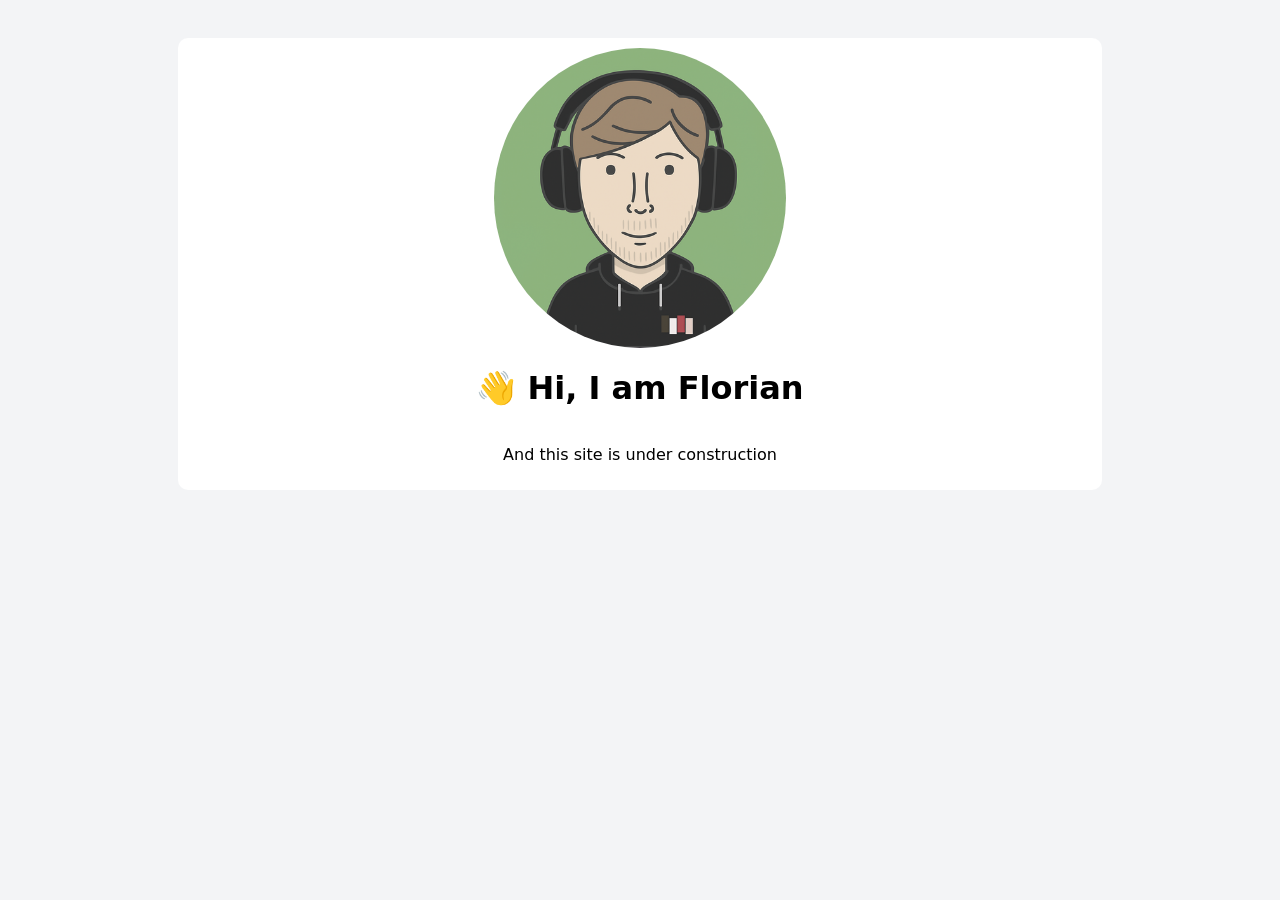
==== html/profile-home.html @ 4c1ee40f "initial commit" ====
<!DOCTYPE html>
<html lang="en">
<head>
    <meta charset="UTF-8">
    <meta name="viewport" content="width=device-width, initial-scale=1.0">
    <title>Florian Krause | Profile</title>
    <link rel="stylesheet" href="../assets/css/style.css">
</head>
<body>
    <div class="main-card">
        <img class="profile-pic" src="../assets/img/krausinski-avatar-gpt-screenshot-250701.png" alt="flat stylized illustration of Florian, wearing headphones and a FCSP hoodie"/>
        <h1>👋 Hi, I am Florian</h1>
        <p>And this site is under construction</p>
    </div>
    
    <script src="../js/script.js"></script>
</body>
</html>
---- assets/css/style.css ----
body {
  font-family: system-ui, sans-serif;
  background: #f3f4f6;
  padding: 20px;
}

.main-card {
    background: white;
    display: flex;
    flex-direction: column;
    align-items: center;
    margin: 10px 150px;
    padding: 10px;
    border-radius: 10px;
}

.profile-pic {
    height: 300px;
    border-radius: 50%;
}
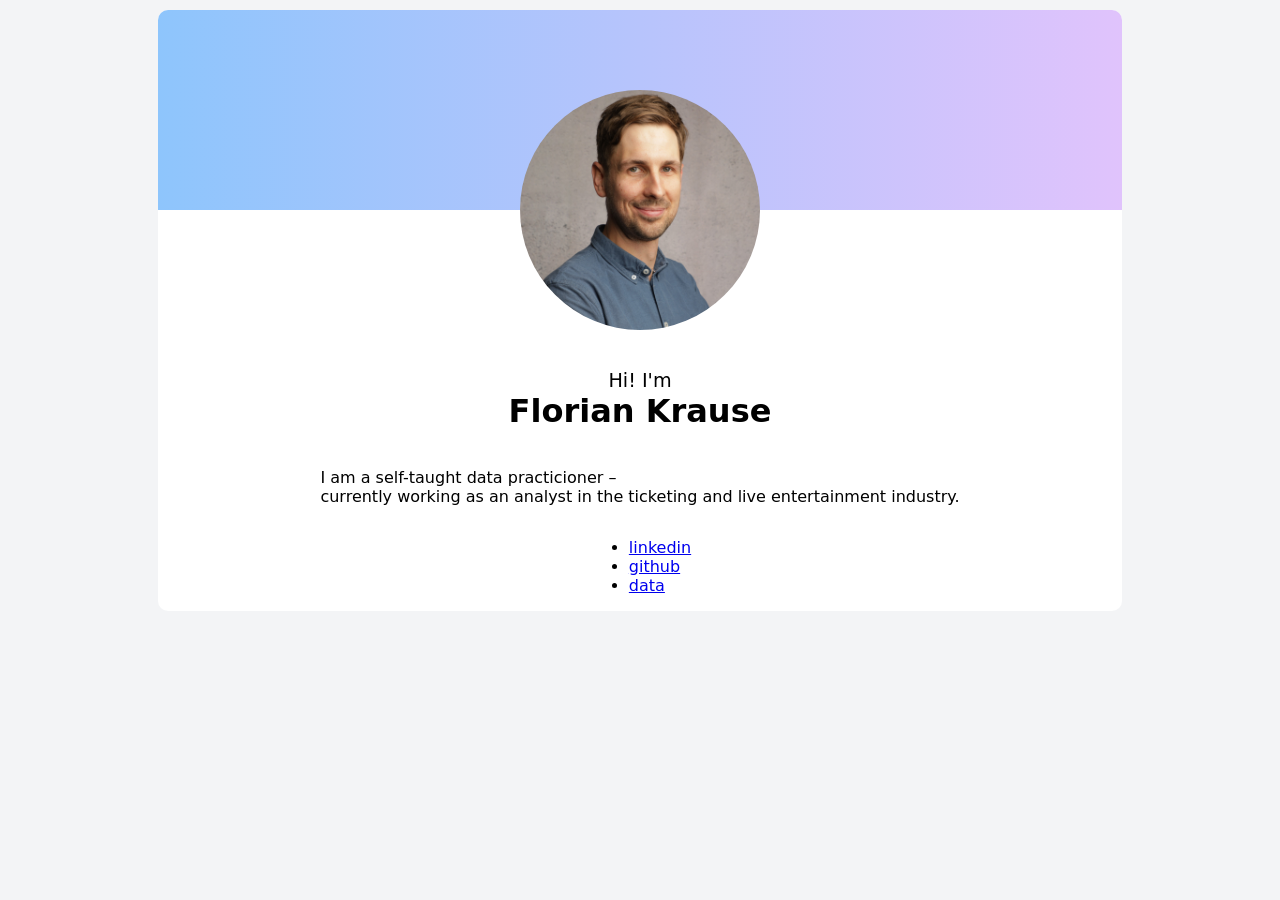
==== commit b43aa706: "basic layout" ====
--- a/html/profile-home.html
+++ b/html/profile-home.html
@@ -8,9 +8,20 @@
 </head>
 <body>
     <div class="main-card">
-        <img class="profile-pic" src="../assets/img/krausinski-avatar-gpt-screenshot-250701.png" alt="flat stylized illustration of Florian, wearing headphones and a FCSP hoodie"/>
-        <h1>👋 Hi, I am Florian</h1>
-        <p>And this site is under construction</p>
+        <div class="profile-header"></div>
+        <img class="profile-pic" src="../assets/img/portrait_august21_social_quadr.jpg" alt="flat stylized illustration of Florian, wearing headphones and a FCSP hoodie"/>
+
+        <div class="profile-content">
+            <p class="greetings">Hi! I'm</p>
+            <h1 id="main-name">Florian Krause</h1>
+            <p>I am a self-taught data practicioner &ndash;<br>
+                currently working as an analyst in the ticketing and live entertainment industry.</p>
+            <ul class="linklist">
+                <li><a href="https://www.linkedin.com/in/fkrs3/">linkedin</a></li>
+                <li><a href="#">github</a></li>
+                <li><a href="#">data</a></li>
+            </ul>
+        </div>
     </div>
     
     <script src="../js/script.js"></script>
--- a/assets/css/style.css
+++ b/assets/css/style.css
@@ -1,20 +1,55 @@
 body {
   font-family: system-ui, sans-serif;
   background: #f3f4f6;
-  padding: 20px;
+  /* padding: 20px; */
 }
 
 .main-card {
-    background: white;
+    background-color: white;
     display: flex;
     flex-direction: column;
     align-items: center;
     margin: 10px 150px;
-    padding: 10px;
+    /* padding: 10px; */
     border-radius: 10px;
+    overflow: hidden;
+    position: relative;
+}
+
+.profile-header {
+    width: 100%;
+    height: 200px;
+    background: linear-gradient(90deg, #8ec5fc, #e0c3fc);
 }
 
 .profile-pic {
-    height: 300px;
+    height: 240px;
     border-radius: 50%;
+    position: absolute;
+    top: 80px;
+}
+
+.profile-content {
+    display: flex;
+    flex-direction: column;
+    align-items: center;
+    padding-top: 140px;
+}
+
+.greetings {
+    /* background-color: #8ec5fc; */
+    /* padding: 2px 8px; */
+    font-size: larger;
+    margin-bottom: 0;
+}
+
+#main-name {
+    /* padding: 2px; */
+    margin-top: 0;
+}
+
+.intro {
+    max-width: 120px;
+    text-align: center;
+    line-height: 1.6;
 }
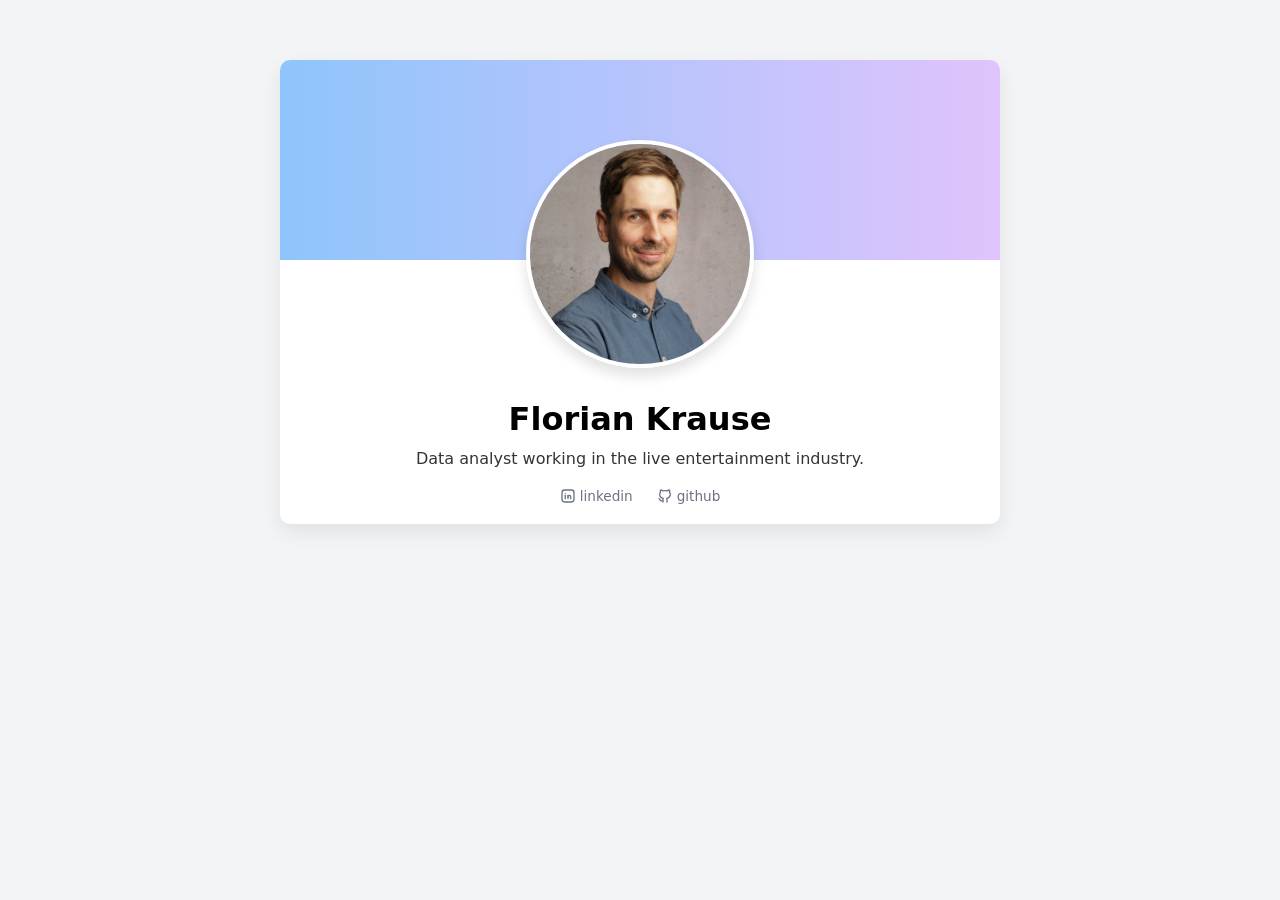
==== commit ee4d5808: "MVP Status. Ready for Upload" ====
--- a/html/profile-home.html
+++ b/html/profile-home.html
@@ -12,14 +12,23 @@
         <img class="profile-pic" src="../assets/img/portrait_august21_social_quadr.jpg" alt="flat stylized illustration of Florian, wearing headphones and a FCSP hoodie"/>
 
         <div class="profile-content">
-            <p class="greetings">Hi! I'm</p>
+            <!-- <p class="greetings">Hi! I'm</p> -->
             <h1 id="main-name">Florian Krause</h1>
-            <p>I am a self-taught data practicioner &ndash;<br>
-                currently working as an analyst in the ticketing and live entertainment industry.</p>
+            <p class="intro">Data analyst working in the live entertainment industry.</p>
             <ul class="linklist">
-                <li><a href="https://www.linkedin.com/in/fkrs3/">linkedin</a></li>
-                <li><a href="#">github</a></li>
-                <li><a href="#">data</a></li>
+                <li><a href="https://www.linkedin.com/in/fkrs3/">
+                        <svg xmlns="http://www.w3.org/2000/svg" viewBox="0 0 24 24" fill="none" stroke="currentColor" stroke-width="2" stroke-linecap="round" stroke-linejoin="round" class="icon icon-tabler icons-tabler-outline icon-tabler-brand-linkedin"><path stroke="none" d="M0 0h24v24H0z" fill="none"/><path d="M8 11v5" /><path d="M8 8v.01" /><path d="M12 16v-5" /><path d="M16 16v-3a2 2 0 1 0 -4 0" /><path d="M3 7a4 4 0 0 1 4 -4h10a4 4 0 0 1 4 4v10a4 4 0 0 1 -4 4h-10a4 4 0 0 1 -4 -4l0 -10" /></svg>
+                        linkedin
+                    </a>
+                </li>
+                <li>
+                    <a href="#">
+                        <svg xmlns="http://www.w3.org/2000/svg" viewBox="0 0 24 24" fill="none" stroke="currentColor" stroke-width="2" stroke-linecap="round" stroke-linejoin="round" class="icon icon-tabler icons-tabler-outline icon-tabler-brand-github"><path stroke="none" d="M0 0h24v24H0z" fill="none"/><path d="M9 19c-4.3 1.4 -4.3 -2.5 -6 -3m12 5v-3.5c0 -1 .1 -1.4 -.5 -2c2.8 -.3 5.5 -1.4 5.5 -6a4.6 4.6 0 0 0 -1.3 -3.2a4.2 4.2 0 0 0 -.1 -3.2s-1.1 -.3 -3.5 1.3a12.3 12.3 0 0 0 -6.2 0c-2.4 -1.6 -3.5 -1.3 -3.5 -1.3a4.2 4.2 0 0 0 -.1 3.2a4.6 4.6 0 0 0 -1.3 3.2c0 4.6 2.7 5.7 5.5 6c-.6 .6 -.6 1.2 -.5 2v3.5" /></svg>
+                        <!-- <svg role="img" viewBox="0 0 24 24" xmlns="http://www.w3.org/2000/svg"><title>GitHub</title><path d="M12 .297c-6.63 0-12 5.373-12 12 0 5.303 3.438 9.8 8.205 11.385.6.113.82-.258.82-.577 0-.285-.01-1.04-.015-2.04-3.338.724-4.042-1.61-4.042-1.61C4.422 18.07 3.633 17.7 3.633 17.7c-1.087-.744.084-.729.084-.729 1.205.084 1.838 1.236 1.838 1.236 1.07 1.835 2.809 1.305 3.495.998.108-.776.417-1.305.76-1.605-2.665-.3-5.466-1.332-5.466-5.93 0-1.31.465-2.38 1.235-3.22-.135-.303-.54-1.523.105-3.176 0 0 1.005-.322 3.3 1.23.96-.267 1.98-.399 3-.405 1.02.006 2.04.138 3 .405 2.28-1.552 3.285-1.23 3.285-1.23.645 1.653.24 2.873.12 3.176.765.84 1.23 1.91 1.23 3.22 0 4.61-2.805 5.625-5.475 5.92.42.36.81 1.096.81 2.22 0 1.606-.015 2.896-.015 3.286 0 .315.21.69.825.57C20.565 22.092 24 17.592 24 12.297c0-6.627-5.373-12-12-12"/></svg> -->
+                        github
+                    </a>
+                </li>
+                <!-- <li><a href="#">data</a></li> -->
             </ul>
         </div>
     </div>
--- a/assets/css/style.css
+++ b/assets/css/style.css
@@ -1,5 +1,9 @@
+h1, p {
+    margin: 0;
+}
+
 body {
-  font-family: system-ui, sans-serif;
+  font-family: InterVariable, system-ui, sans-serif;
   background: #f3f4f6;
   /* padding: 20px; */
 }
@@ -9,11 +13,13 @@
     display: flex;
     flex-direction: column;
     align-items: center;
-    margin: 10px 150px;
+    max-width: 720px;
+    margin: 60px auto;
     /* padding: 10px; */
     border-radius: 10px;
     overflow: hidden;
     position: relative;
+    box-shadow: 0 8px 20px rgba(0, 0, 0, 0.08);
 }
 
 .profile-header {
@@ -23,10 +29,14 @@
 }
 
 .profile-pic {
-    height: 240px;
+    height: 220px;
     border-radius: 50%;
+    border: 4px solid white;
     position: absolute;
     top: 80px;
+    /* left: 50%;
+    transform: translateX(-50%); */
+    box-shadow: 0 8px 14px rgba(0, 0, 0, 0.12);
 }
 
 .profile-content {
@@ -39,17 +49,46 @@
 .greetings {
     /* background-color: #8ec5fc; */
     /* padding: 2px 8px; */
-    font-size: larger;
-    margin-bottom: 0;
+    font-size: large;
+    margin-bottom: 4px;
+    padding: 0px 12px;
+    border-bottom: solid 1px #5b5b5b;
 }
 
 #main-name {
-    /* padding: 2px; */
-    margin-top: 0;
+    font-size: 2rem;
+    font-weight: 700;
+    margin-bottom: 8px;
 }
 
 .intro {
-    max-width: 120px;
+    max-width: 600px;
     text-align: center;
     line-height: 1.6;
-}+    font-size: 1rem;
+    color: #323436;
+}
+
+.linklist {
+  list-style: none;
+  padding: 0;
+  margin-top: 16px;
+  display: flex;
+  gap: 24px;
+}
+
+.linklist a {
+  display: inline-flex;
+  align-items: center;
+  gap: 4px;
+  text-decoration: none;
+  font-size: 0.85rem;
+  color: #6b7280;   /* dezentes Grau */
+}
+
+.linklist svg {
+    width: 16px;
+    height: 16px;
+    stroke: currentColor;
+}
+
